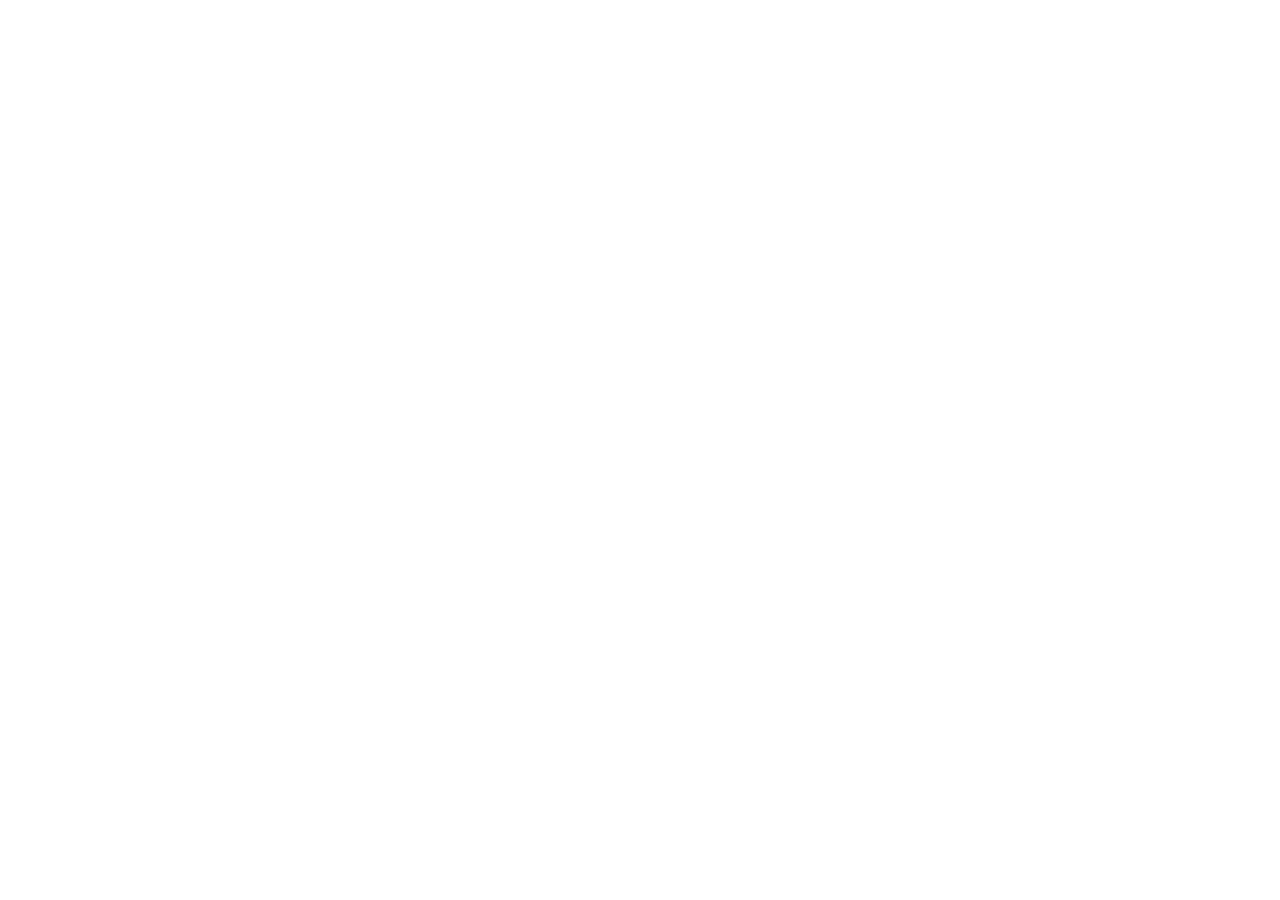
==== index.html @ e0fc664c "feat: iniciar protótipo BiblioPromptos v0.2.0" ====
<!DOCTYPE html>
<html lang="pt-BR">
<head>
<meta charset="utf-8">
<meta name="viewport" content="width=device-width,initial-scale=1,viewport-fit=cover,user-scalable=yes">
<meta name="theme-color" content="#f6f7fa">
<title>BiblioPromptos — Protótipo v0.2.0</title>
<link rel="stylesheet" href="style.css">
</head>
<body><div class="app" id="app"></div><div id="modal"></div><div id="toast"></div><input type="file" id="importfile" accept="application/json,.json" hidden><input type="file" id="themefile" accept="application/json,.json" hidden>
<script src="app.js" defer></script>
</body>
</html>
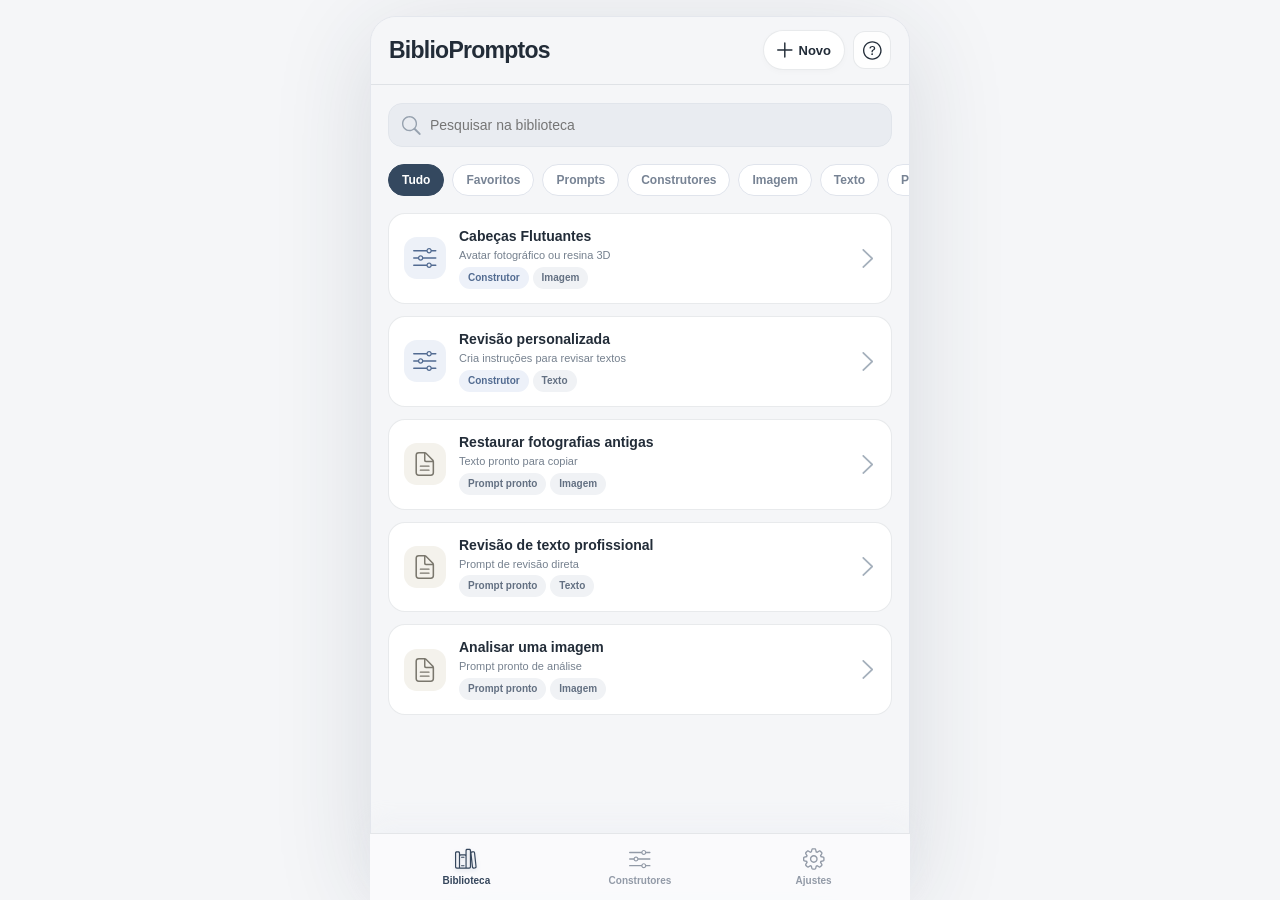
==== commit af1d6020: "feat: miniaturas locais otimizadas, crop e backup ZIP v0.2.1" ====
--- a/index.html
+++ b/index.html
@@ -4,10 +4,10 @@
 <meta charset="utf-8">
 <meta name="viewport" content="width=device-width,initial-scale=1,viewport-fit=cover,user-scalable=yes">
 <meta name="theme-color" content="#f6f7fa">
-<title>BiblioPromptos — Protótipo v0.2.0</title>
+<title>BiblioPromptos — Protótipo v0.2.1</title>
 <link rel="stylesheet" href="style.css">
 </head>
-<body><div class="app" id="app"></div><div id="modal"></div><div id="toast"></div><input type="file" id="importfile" accept="application/json,.json" hidden><input type="file" id="themefile" accept="application/json,.json" hidden>
+<body><div class="app" id="app"></div><div id="modal"></div><div id="toast"></div><input type="file" id="importfile" accept="application/zip,.zip,application/json,.json" hidden><input type="file" id="thumbnailfile" accept="image/*,.heic,.heif" hidden><input type="file" id="themefile" accept="application/json,.json" hidden>
 <script src="app.js" defer></script>
 </body>
 </html>
--- a/style.css
+++ b/style.css
@@ -0,0 +1,29 @@
+:root{--bg:#f5f6f8;--surface:#fff;--surface2:#f4f5f8;--text:#222c38;--muted:#75808e;--line:rgba(45,57,77,.105);--accent:#526b91;--accentLight:#edf1f8;--danger:#E22400;--success:#34C759;--warning:#FFB501;--info:#0189FB;--add:#30BCFF;--shadow:0 9px 34px rgba(37,51,73,.055);--r:20px;--sbot:env(safe-area-inset-bottom, 0px);--stop:env(safe-area-inset-top, 0px)}
+*{box-sizing:border-box}html,body{margin:0;min-height:100%;font-family:-apple-system,BlinkMacSystemFont,"Segoe UI",sans-serif;color:var(--text);background:var(--bg);-webkit-tap-highlight-color:transparent}button,input,textarea,select{font:inherit}button{cursor:pointer;border:0;background:none;color:inherit}button:disabled{opacity:.28;cursor:default}input,textarea,select{width:100%;border:1px solid #dfe3ea;border-radius:13px;padding:12px 13px;outline:none;background:#fff;color:var(--text);font-size:15px;min-height:44px}textarea{min-height:92px;resize:vertical;line-height:1.5}input:focus,textarea:focus,select:focus{border-color:#98a9c8;box-shadow:0 0 0 3px #afc5ef35}input[type=checkbox]{width:20px;height:20px;min-height:0;accent-color:var(--accent)}.app{max-width:540px;margin:auto;min-height:100dvh;position:relative;background:var(--bg)}.top{position:sticky;top:0;z-index:20;background:rgba(247,248,250,.93);-webkit-backdrop-filter:blur(22px);backdrop-filter:blur(22px);border-bottom:1px solid var(--line);padding:calc(11px + var(--stop)) 18px 12px}.toprow{display:flex;align-items:center;gap:10px;min-height:34px}.brand{display:flex;flex-direction:column;flex:1;gap:1px}.brand small{font-size:10px;letter-spacing:1.6px;text-transform:uppercase;color:var(--muted);font-weight:700}.brand strong{font-size:23px;letter-spacing:-.75px;font-weight:750}.top-title{font-weight:720;font-size:17px;letter-spacing:-.3px;flex:1;text-align:center}.back{border-radius:11px;width:36px;height:36px;display:grid;place-items:center;background:#fff;border:1px solid var(--line)}.icon-btn{border-radius:12px;width:38px;height:38px;display:grid;place-items:center;background:rgba(255,255,255,.9);border:1px solid var(--line)}.icon-btn.plain{background:transparent;border:0}.ic{width:var(--icon-size);height:var(--icon-size);flex:none;display:inline-flex;align-items:center;justify-content:center;color:currentColor}.ic svg{display:block;width:100%;height:100%;overflow:visible}.ic.lg{width:24px;height:24px}.ic.sm{width:15px;height:15px}.content{padding:18px 17px calc(130px + var(--sbot));min-height:70dvh}.eyebrow{font-size:10px;letter-spacing:1.2px;text-transform:uppercase;font-weight:750;color:var(--muted)}h1,h2,h3,p{margin:0}h1{font-size:27px;letter-spacing:-1.2px;line-height:1.18}h2{font-size:20px;letter-spacing:-.55px}h3{font-size:16px;letter-spacing:-.3px}.muted{color:var(--muted)}.small{font-size:var(--font-small);line-height:1.48}.body{font-size:var(--font-base);line-height:1.6}.flex{display:flex;align-items:center}.between{justify-content:space-between}.gap4{gap:4px}.gap8{gap:8px}.gap10{gap:10px}.gap12{gap:12px}.stack{display:flex;flex-direction:column;gap:12px}.card{border:1px solid var(--line);border-radius:var(--r);background:var(--surface);box-shadow:var(--shadow);padding:16px}.card.tinted{background:var(--accentLight);border-color:#dfe6f0;box-shadow:none}.card.nopad{padding:0}.soft{background:var(--surface2);border-radius:14px;padding:12px}.section{display:flex;align-items:center;justify-content:space-between;margin:23px 1px 11px}.section:first-child{margin-top:0}.section h2{font-size:17px}.textbtn{font-size:12px;font-weight:680;color:var(--accent);padding:6px}.primary,.secondary,.dangerbtn{display:inline-flex;justify-content:center;align-items:center;gap:9px;min-height:44px;border-radius:14px;padding:11px 17px;font-size:14px;font-weight:720;letter-spacing:-.08px}.primary{background:var(--text);color:#fff}.primary:active{background:#3c495a}.secondary{background:var(--surface2);border:1px solid var(--line);color:var(--text)}.dangerbtn{background:#fff1ee;color:var(--danger)}.full{width:100%}.pill{display:inline-flex;align-items:center;gap:5px;border-radius:999px;background:#f0f2f5;color:#637082;padding:5px 9px;font-size:10px;line-height:1.2;font-weight:650}.pill.kind{background:#edf1f9;color:#526b91}.pill.good{background:#eaf8ee;color:#23894b}.pill.test{background:#fff4d8;color:#927213}.btnrow{display:flex;gap:9px;flex-wrap:wrap}.btnrow>*{flex:1}.hint{padding:12px 13px;border-radius:14px;background:#eff2f7;color:#5a6676;line-height:1.55;font-size:12px}.hint strong{color:#39475c}.row-card{display:flex;align-items:center;gap:13px;padding:14px 15px;min-height:72px;border-radius:17px;border:1px solid var(--line);background:#fff;width:100%;text-align:left}.row-card:active,.pick:active{background:#f2f5f8}.symbol{display:grid;place-items:center;width:42px;height:42px;flex:none;border-radius:13px;background:var(--accentLight);color:var(--accent)}.symbol.paper{background:#f4f2ec;color:#7a776d}.symbol.neutral{background:#f0f2f5;color:#708091}.row-meta{display:flex;flex-direction:column;gap:4px;min-width:0;flex:1}.row-meta strong{font-size:14px;font-weight:720;white-space:nowrap;overflow:hidden;text-overflow:ellipsis}.row-meta small{font-size:11px;color:var(--muted);line-height:1.35}.row-card>.ic{color:#a5b0bc}.tabbar{display:flex;align-items:center;justify-content:space-around;position:fixed;bottom:0;left:50%;transform:translateX(-50%);width:min(100%,540px);background:rgba(250,250,252,.96);border-top:1px solid var(--line);box-shadow:0 -10px 27px #e2e4ee3d;-webkit-backdrop-filter:blur(22px);backdrop-filter:blur(22px);padding:9px 12px calc(9px + var(--sbot));z-index:30}.navitem{min-width:75px;display:flex;align-items:center;flex-direction:column;gap:5px;padding:5px 11px;color:#929aa7;font-weight:700;font-size:10px}.navitem.active{color:#35465c}.navitem.active .ic{filter:drop-shadow(0 2px 2px #526b9133)}.navitem .ic{height:22px;width:22px}.search{display:flex;align-items:center;gap:9px;background:#e9ecf1;border-radius:14px;padding:0 13px;height:44px;border:1px solid #e1e5eb}.search input{min-height:0;background:transparent;border:0;box-shadow:none;padding:0;font-size:14px}.search .ic{color:#97a2af}.chips{display:flex;gap:7px;overflow:auto;padding:4px 0 2px;scrollbar-width:none}.chips::-webkit-scrollbar{display:none}.chip{white-space:nowrap;border:1px solid #e0e4ec;border-radius:99px;background:#fff;padding:8px 13px;font-size:12px;font-weight:670;color:#778394}.chip.active{color:#fff;background:#34485f;border-color:#34485f}.two{display:grid;grid-template-columns:1fr 1fr;gap:11px}.hero{background:linear-gradient(135deg,#f9fbff,#ebeff7);border:1px solid #dfe4ed;border-radius:20px;padding:17px}.hero strong{font-size:15px}.hero p{font-size:12px;line-height:1.6;color:#6c778b;margin:6px 0 13px}.metric{display:flex;gap:7px;align-items:center;margin-top:10px}.detail-head{display:flex;align-items:flex-start;gap:13px;margin:6px 0 14px}.detail-head .symbol{width:49px;height:49px;border-radius:16px}.detail-head h1{font-size:24px}.detail-head p{font-size:13px;color:var(--muted);line-height:1.45;margin-top:6px}.detail-head .textwrap{flex:1}.divider{height:1px;background:var(--line);margin:15px 0}.lab{display:block;font-size:12px;font-weight:700;margin:11px 0 7px}.choice{display:flex;gap:11px;align-items:center;min-height:52px;border:1px solid #e0e4ea;border-radius:14px;padding:11px 13px;font-size:13px;background:#fff;text-align:left;width:100%;line-height:1.35}.choice.active{border-color:#a6b7d0;background:#f0f4fa;box-shadow:inset 0 0 0 1px #a6b7d0}.choice .circle{border:1.5px solid #aab5c2;width:18px;height:18px;border-radius:50%;display:grid;place-items:center;flex:none}.choice.active .circle{border-color:var(--accent)}.choice.active .circle:after{content:"";background:var(--accent);width:10px;height:10px;border-radius:50%}.choice .choice-text{flex:1}.step{background:#fff;border:1px solid var(--line);border-radius:19px;padding:16px;margin-bottom:11px;box-shadow:0 3px 11px #26375207}.step-h{display:flex;align-items:center;gap:10px;margin-bottom:13px}.step-num{border:1px solid #dee4ec;background:#f5f7fa;display:grid;place-items:center;font-size:11px;font-weight:700;border-radius:10px;width:28px;height:28px;color:#728093}.step-h strong{font-size:14px;flex:1}.step-h .ic{color:#8f9aab}.block{margin-top:13px}.block:first-child{margin-top:0}.out{font:12px/1.7 ui-monospace,SFMono-Regular,Menlo,monospace;white-space:pre-wrap;word-break:break-word;background:#f6f7f9;padding:13px;border:1px solid #e6e9ee;border-radius:13px;max-height:250px;overflow:auto}.overlay{position:fixed;z-index:90;inset:0;background:#17202a70;display:flex;align-items:flex-end;justify-content:center;padding:0 0 var(--sbot)}.sheet{width:min(100%,540px);background:#fafbfd;border-radius:26px 26px 0 0;max-height:88dvh;overflow-y:auto;padding:10px 19px 27px;box-shadow:0 -10px 50px #111b2e28}.sheetbar{width:34px;height:4px;border-radius:10px;background:#cbd0d8;margin:2px auto 16px}.sheet h2{font-size:19px;margin-bottom:7px}.sheet p{font-size:12px;color:var(--muted);line-height:1.5;margin-bottom:16px}.pick{display:flex;align-items:center;gap:12px;border:1px solid var(--line);border-radius:16px;padding:13px;background:#fff;width:100%;text-align:left;margin:9px 0}.pick .icon-wrap{display:grid;place-items:center;background:#f0f2f6;border-radius:12px;width:39px;height:39px;flex:none}.pick strong{font-size:13px;display:block}.pick small{display:block;font-size:11px;color:var(--muted);margin-top:4px;line-height:1.4}.pick .ic:last-child{margin-left:auto;color:#98a1ac}.mini-actions{display:flex;gap:6px;align-items:center}.mini-actions button{min-width:30px;height:31px;border:1px solid var(--line);border-radius:9px;display:grid;place-items:center;background:#fff}.editor-item{background:#fff;border-radius:13px;border:1px solid #e2e5eb;margin:8px 0;padding:9px 10px;display:flex;align-items:center;gap:9px;min-height:55px}.editor-item .sub{min-width:0;flex:1}.editor-item .sub strong{display:block;font-size:12px;line-height:1.35}.editor-item .sub small{display:block;color:var(--muted);font-size:10px;margin-top:3px;line-height:1.4}.handle{display:grid;place-items:center;width:29px;min-width:29px;min-height:36px;color:#a8b1bd;touch-action:none;-webkit-user-select:none;user-select:none;-webkit-touch-callout:none;cursor:grab;align-self:stretch;border-radius:8px}.handle:active{background:#e6edf6;cursor:grabbing}.editor-item.dragging,.step-editor.dragging{z-index:100;position:relative;opacity:.75;box-shadow:0 14px 30px #526b9177;border-color:#8ea6cd}.step-editor{border:1px solid #dfe4eb;background:#f8f9fb;border-radius:18px;padding:12px;margin-bottom:11px}.step-editor .namebar{display:flex;align-items:center;gap:7px}.step-editor .namebar strong{font-size:13px;flex:1}.step-editor .step-bod{margin-top:9px}.addline{display:flex;align-items:center;justify-content:center;gap:8px;border:1px dashed #c8d2df;background:#ffffffa0;border-radius:12px;width:100%;padding:11px 12px;font-size:12px;font-weight:680;color:#617794}.editorbar{display:flex;align-items:center;justify-content:space-between;gap:8px;background:#e8edf5;border:1px solid #d9e1ee;padding:10px;border-radius:15px;margin-bottom:14px}.editorbar small{font-size:11px;line-height:1.35;color:#576980}.inputhint{color:#8994a3;font-size:11px;margin-top:5px;line-height:1.45}.switch{width:42px;height:25px;border-radius:50px;display:inline-flex;align-items:center;background:#d8dce3;padding:3px;transition:background .18s;border:0}.switch:after{content:"";width:19px;height:19px;border-radius:50%;background:white;box-shadow:0 2px 5px #0002;transition:transform .18s}.switch.on{background:#748cad}.switch.on:after{transform:translateX(17px)}.setting-row{display:flex;align-items:center;gap:11px;justify-content:space-between;background:#fff;padding:14px;border-bottom:1px solid var(--line);min-height:67px}.setting-row:first-child{border-radius:17px 17px 0 0}.setting-row:last-child{border-bottom:none;border-radius:0 0 17px 17px}.setting-row .srtext{flex:1}.setting-row strong{display:block;font-size:13px}.setting-row small{display:block;font-size:11px;color:var(--muted);line-height:1.45;margin-top:3px}.toggle{border:0}.toast{position:fixed;z-index:140;bottom:calc(90px + var(--sbot));left:50%;transform:translateX(-50%);background:#26303d;color:white;border-radius:14px;padding:11px 15px;font-size:12px;font-weight:600;box-shadow:0 10px 40px #0003;max-width:min(90vw,470px);text-align:center;pointer-events:none}.banner{display:flex;gap:9px;align-items:flex-start;font-size:12px;line-height:1.5;background:#f0f4fa;color:#56677d;padding:12px 13px;border-radius:13px;margin-bottom:14px}.banner .ic{margin-top:1px}.preview-label{display:flex;align-items:center;justify-content:space-between;gap:10px}.preview-label strong{font-size:14px}.sep-label{font-size:11px;color:#9ba5b2;text-transform:uppercase;letter-spacing:1.1px;font-weight:750;margin:18px 2px 9px}.ghostline{border-top:1px solid var(--line);margin:15px 0}.footerhint{padding:17px;text-align:center;font-size:10px;color:#9da8b6;line-height:1.5}.inline{display:inline-flex;gap:6px;align-items:center}.negative{color:var(--danger)!important}.hidden{display:none!important}.tag{background:#edf1f7;color:#617590;border-radius:8px;padding:4px 7px;font-size:10px;font-weight:700}.kbd{font-size:10px;background:#f0f2f5;padding:3px 6px;border-radius:6px}.editor-mode .top{background:#eef2f8}.question-sample{font-size:12px;border:1px dashed #cad4e2;border-radius:12px;padding:11px;background:#f9fbff;color:#64738a}.dragging body{overflow:hidden}@media (min-width:700px){body{padding:16px 0}.app{border-radius:26px;overflow:hidden;box-shadow:0 20px 100px #26304624;border:1px solid #e4e7ed;min-height:calc(100dvh - 32px)}.tabbar{bottom:0}.top{top:0}.content{min-height:calc(100dvh - 250px)}}@media (prefers-reduced-motion: reduce){*{scroll-behavior:auto!important;transition:none!important}}
+/* BiblioPromptos v0.2.0: ajustes aprovados para iPhone */
+:root{--font-base:14px;--font-title:23px;--font-small:12px;--radius-button:14px;--radius-input:13px;--radius-sheet:26px;--button-height:44px;--field-height:44px;--header-min-height:44px;--icon-size:19px;--icon-box:42px;--content-padding:17px;--gap-unit:12px;--glass-opacity:.93;--glass-blur:22px;--card-max-width:540px}
+html,body{overflow-x:hidden}
+.app{max-width:var(--card-max-width)}
+.content{padding-left:var(--content-padding);padding-right:var(--content-padding);font-size:var(--font-base)}
+.top{background:var(--bg);background:color-mix(in srgb,var(--bg) 93%,transparent);backdrop-filter:blur(var(--glass-blur));-webkit-backdrop-filter:blur(var(--glass-blur))}
+.toprow{min-height:var(--header-min-height)}
+.brand{min-width:0}.brand strong{font-size:clamp(17px,5.4vw,var(--font-title));overflow:hidden;text-overflow:ellipsis;white-space:nowrap}
+.ic{width:var(--icon-size);height:var(--icon-size)}
+.symbol{width:var(--icon-box);height:var(--icon-box)}
+.primary,.secondary,.dangerbtn{min-height:var(--button-height);border-radius:var(--radius-button)}
+input,textarea,select{border-radius:var(--radius-input);min-height:var(--field-height)}
+.card{border-radius:var(--r)}.row-card{border-radius:calc(var(--r) - 3px)}
+.new-capsule{display:inline-flex;align-items:center;justify-content:center;gap:6px;min-height:40px;padding:8px 13px;border:1px solid var(--line);border-radius:999px;background:var(--surface);font-size:13px;font-weight:720;line-height:1;white-space:nowrap;box-shadow:0 2px 6px #00000006}.new-capsule .ic{width:16px;height:16px}.new-capsule span{line-height:1}
+.home-content{padding-top:18px}.home-content .search{margin:0}.chip-frame{margin:12px calc(-1 * var(--content-padding)) 0;overflow:visible}.chip-frame .chips{display:flex;gap:8px;overflow-x:auto;overflow-y:hidden;overscroll-behavior-x:contain;-webkit-overflow-scrolling:touch;scrollbar-width:none;padding:5px var(--content-padding) 8px;scroll-padding-inline:var(--content-padding)}.chip-frame .chips:after{content:'';flex:none;width:1px}.chip{flex:none}.library-results{margin-top:9px}
+.tabbar{width:min(100%,var(--card-max-width))}
+.overlay{padding:0!important;align-items:flex-end;inset:0;bottom:0;height:100dvh;overscroll-behavior:contain;touch-action:pan-y}
+.sheet{width:min(100%,var(--card-max-width));max-height:calc(94dvh - var(--stop));border-radius:var(--radius-sheet) var(--radius-sheet) 0 0;padding:12px 18px calc(18px + var(--sbot) + 2px);background:var(--surface);overflow:auto;overscroll-behavior:contain;box-shadow:0 -18px 44px #0a132235}
+.sheetbar{margin:0 auto 10px}.sheet-title-row{display:flex;align-items:center;min-height:48px;margin-bottom:8px}.sheet-title-row h2{font-size:19px;line-height:1.25;margin:0}.sheet p{margin-bottom:14px}
+.pick{gap:12px;padding:13px 14px;min-height:70px;margin:8px 0}.pick .icon-wrap{width:44px;height:44px;flex:0 0 44px;display:flex;justify-content:center;align-items:center;margin:0}.pick .icon-wrap .ic,.pick .icon-wrap .ic.lg{width:23px;height:23px;display:flex;align-items:center;justify-content:center;margin:0}.pick .ic:last-child{margin-left:0;color:currentColor}.pick-text{display:flex;flex:1;flex-direction:column;justify-content:center;min-width:0}.pick strong{font-size:13px}.pick small{font-size:11px}
+body.modal-open{overflow:hidden}
+.settings-link{min-height:65px}.section.compact{margin:16px 0 9px}.settings-note{font-size:11px;line-height:1.5;color:var(--muted);margin-top:18px}
+.tokens-content{padding-top:14px}.tokens-intro{font-size:12px;line-height:1.6;color:var(--muted);margin-bottom:12px}.token-actions{display:flex;gap:8px}.token-actions>*{flex:1;min-width:0}.tokens-live-preview{background:var(--surface);border:1px solid var(--line);border-radius:var(--r);padding:14px;margin-top:14px}.tokens-live-preview>strong{font-size:13px}.tokens-live-preview small{font-size:10px;color:var(--muted)}.tokens-preview-row{display:flex;gap:8px;align-items:center;margin:12px 0;flex-wrap:wrap}.tokens-preview-row input{flex:1;min-width:115px;max-width:190px}.token-sample-card{padding:12px;background:var(--surface2);border:1px solid var(--line);border-radius:var(--r);font-size:var(--font-small)}
+.tokens-group{margin-top:22px}.tokens-group h2{font-size:15px;margin-bottom:9px}.token-grid{display:grid;grid-template-columns:1fr;gap:9px}.token-card{background:var(--surface);border:1px solid var(--line);border-radius:calc(var(--r) - 4px);padding:11px}.token-top{display:flex;align-items:center;gap:10px;margin-bottom:9px}.token-preview{width:44px;height:42px;flex:none;display:grid;place-items:center;overflow:hidden}.token-color{width:30px;height:30px;border:1px solid var(--line);border-radius:8px}.token-name{min-width:0;flex:1}.token-name strong{font-size:12px;display:block;overflow-wrap:anywhere}.token-name small{font-size:10px;color:var(--muted);display:block;margin-top:2px}.token-mini{width:34px;height:34px;border-radius:10px;border:1px solid var(--line);display:grid;place-items:center;color:var(--muted)}.token-input{width:100%;min-height:40px;font-size:13px;font-family:ui-monospace,Menlo,monospace}.token-note{display:block;margin-top:5px;color:var(--muted);font-size:10px}.token-type-preview{font-weight:700}.token-radius-preview{width:29px;height:29px;border:2px solid var(--accent);background:var(--accentLight)}.token-shadow-preview{width:26px;height:26px;border-radius:7px;background:var(--surface2)}.token-dim-preview{width:27px;min-height:5px;border-radius:4px;background:var(--accent);display:block}.token-generic-preview{color:var(--accent)}.token-create{margin-top:23px}.token-create h2{font-size:15px;margin-bottom:8px}.token-create .secondary{margin-top:13px}
+@media(max-width:360px){.top{padding-left:12px;padding-right:12px}.toprow{gap:6px}.brand strong{font-size:17px}.new-capsule{padding:8px 11px;min-height:36px;font-size:12px}.icon-btn{width:36px;height:36px}.token-grid{grid-template-columns:1fr}}
+@media(prefers-reduced-motion:reduce){.editor-item,.step-editor{transition:none!important}}
+
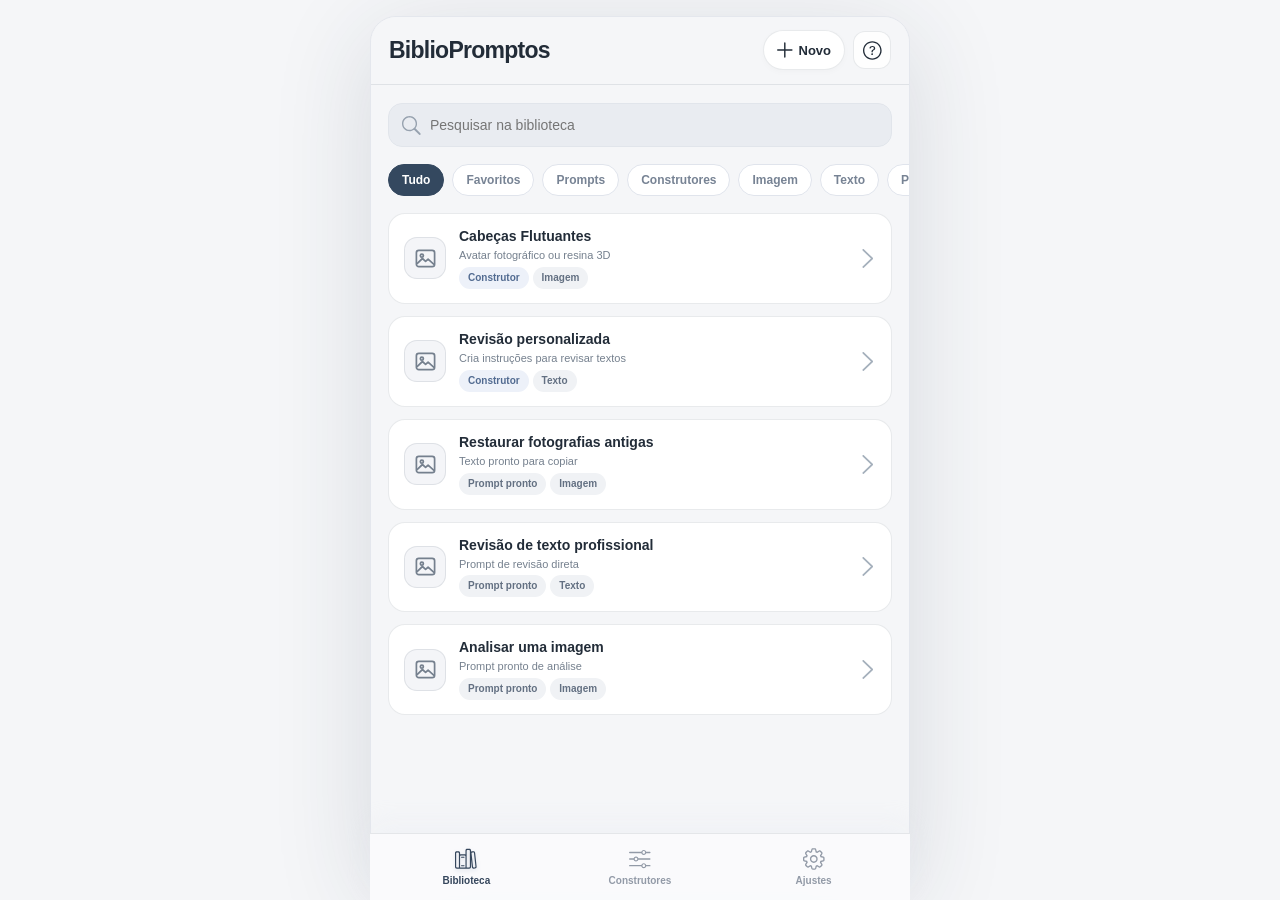
==== commit 87a92543: "style: cabeçalhos compactos, miniaturas 30% maiores e alfa preservado (v0.2.2)" ====
--- a/index.html
+++ b/index.html
@@ -4,7 +4,7 @@
 <meta charset="utf-8">
 <meta name="viewport" content="width=device-width,initial-scale=1,viewport-fit=cover,user-scalable=yes">
 <meta name="theme-color" content="#f6f7fa">
-<title>BiblioPromptos — Protótipo v0.2.1</title>
+<title>BiblioPromptos — Protótipo v0.2.2</title>
 <link rel="stylesheet" href="style.css">
 </head>
 <body><div class="app" id="app"></div><div id="modal"></div><div id="toast"></div><input type="file" id="importfile" accept="application/zip,.zip,application/json,.json" hidden><input type="file" id="thumbnailfile" accept="image/*,.heic,.heif" hidden><input type="file" id="themefile" accept="application/json,.json" hidden>
--- a/style.css
+++ b/style.css
@@ -27,3 +27,18 @@
 @media(max-width:360px){.top{padding-left:12px;padding-right:12px}.toprow{gap:6px}.brand strong{font-size:17px}.new-capsule{padding:8px 11px;min-height:36px;font-size:12px}.icon-btn{width:36px;height:36px}.token-grid{grid-template-columns:1fr}}
 @media(prefers-reduced-motion:reduce){.editor-item,.step-editor{transition:none!important}}
 
+
+/* Miniaturas 0.2.1 — sem alterar os estilos de handles e Pointer Events */
+.media-thumb{display:inline-flex;align-items:center;justify-content:center;flex:0 0 var(--icon-box);width:var(--icon-box);height:var(--icon-box);background:var(--surface2);color:var(--muted);border:1px solid var(--line);overflow:hidden;border-radius:13px}
+.media-thumb .ic{width:23px;height:23px;display:inline-flex;align-items:center;justify-content:center}.media-thumb .ic svg{width:100%;height:100%}
+.media-thumb img{width:100%;height:100%;display:block;object-fit:cover;image-rendering:auto;user-select:none;-webkit-user-select:none}
+.media-thumb-large{width:70px;height:70px;flex-basis:70px;border-radius:15px}
+.media-thumb-large .ic{width:30px;height:30px}
+.thumb-controls{padding:14px;margin-bottom:14px}.thumb-controls-head{display:flex;justify-content:space-between;align-items:center;gap:8px;flex-wrap:wrap;margin-bottom:12px}.thumb-controls-head strong{font-size:13px}
+.thumb-controls-row{display:flex;align-items:center;gap:12px}.thumb-controls-buttons{display:flex;flex-direction:column;align-items:flex-start;gap:7px;min-width:0;flex:1}
+.thumb-controls-buttons .secondary{font-size:12px;padding:9px 13px;min-height:38px}.thumb-controls-buttons small{color:var(--muted);font-size:10px;line-height:1.5}
+.thumb-remove{font-size:12px;color:var(--danger);text-decoration:underline;text-underline-offset:3px;min-height:35px;padding:7px 0}
+.crop-preview-wrap{width:min(80vw,250px);aspect-ratio:1;margin:9px auto 14px;border-radius:17px;overflow:hidden;background:var(--surface2);border:1px solid var(--line)}
+.crop-preview-wrap img{width:100%;height:100%;object-fit:cover;object-position:50% 50%;display:block}
+.crop-fields{display:grid;gap:6px;margin-bottom:18px}.crop-fields label{font-size:12px;font-weight:600;margin-top:6px}.crop-fields input{width:100%;accent-color:var(--accent);min-height:30px}
+.crop-actions{display:flex;gap:8px}.crop-actions button{flex:1;min-height:46px}
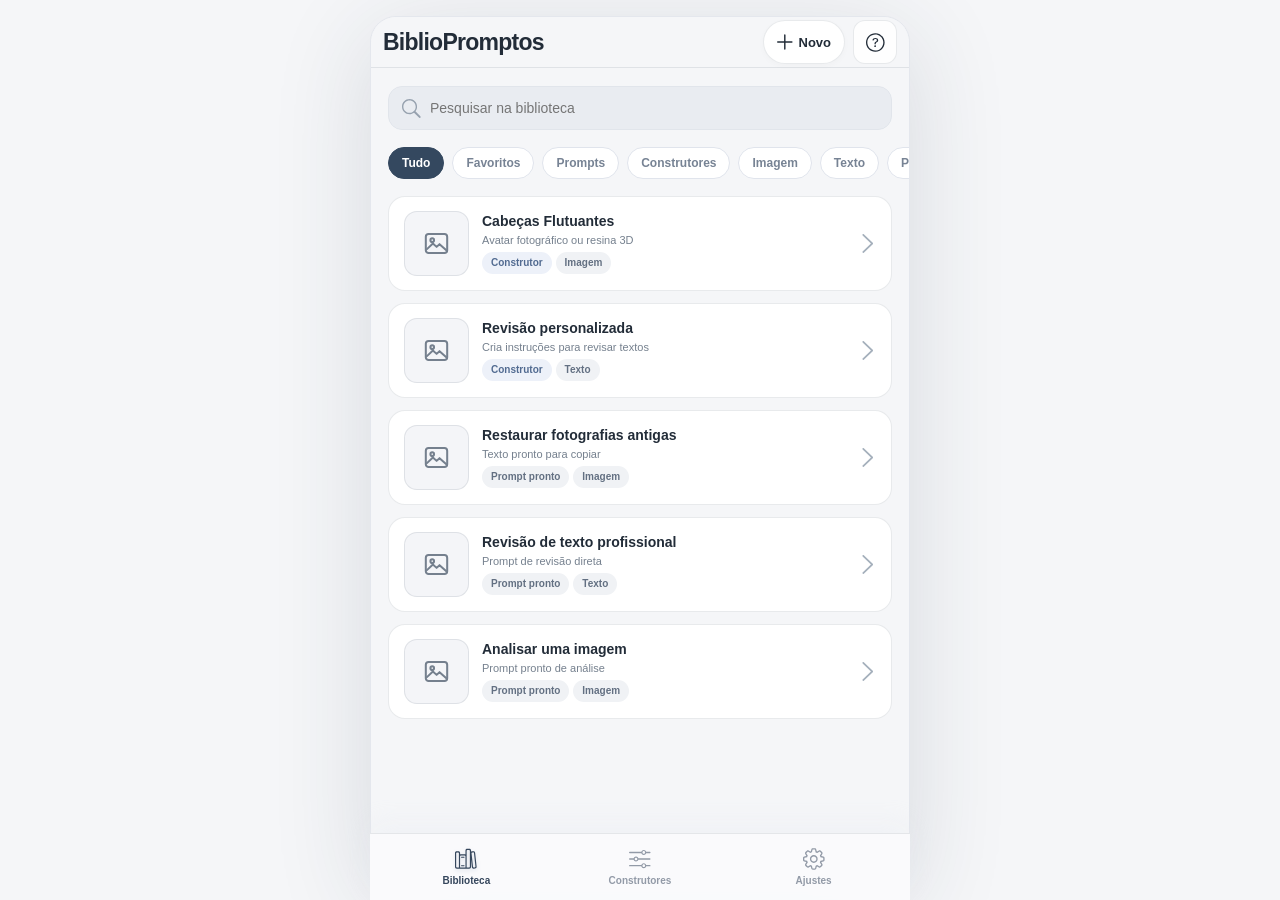
==== commit 2861ce08: "style: miniatura 65px e titulo imagem de exemplo centralizado (v0.2.3)" ====
--- a/index.html
+++ b/index.html
@@ -4,7 +4,7 @@
 <meta charset="utf-8">
 <meta name="viewport" content="width=device-width,initial-scale=1,viewport-fit=cover,user-scalable=yes">
 <meta name="theme-color" content="#f6f7fa">
-<title>BiblioPromptos — Protótipo v0.2.2</title>
+<title>BiblioPromptos — Protótipo v0.2.3</title>
 <link rel="stylesheet" href="style.css">
 </head>
 <body><div class="app" id="app"></div><div id="modal"></div><div id="toast"></div><input type="file" id="importfile" accept="application/zip,.zip,application/json,.json" hidden><input type="file" id="thumbnailfile" accept="image/*,.heic,.heif" hidden><input type="file" id="themefile" accept="application/json,.json" hidden>
--- a/style.css
+++ b/style.css
@@ -1,7 +1,7 @@
 :root{--bg:#f5f6f8;--surface:#fff;--surface2:#f4f5f8;--text:#222c38;--muted:#75808e;--line:rgba(45,57,77,.105);--accent:#526b91;--accentLight:#edf1f8;--danger:#E22400;--success:#34C759;--warning:#FFB501;--info:#0189FB;--add:#30BCFF;--shadow:0 9px 34px rgba(37,51,73,.055);--r:20px;--sbot:env(safe-area-inset-bottom, 0px);--stop:env(safe-area-inset-top, 0px)}
 *{box-sizing:border-box}html,body{margin:0;min-height:100%;font-family:-apple-system,BlinkMacSystemFont,"Segoe UI",sans-serif;color:var(--text);background:var(--bg);-webkit-tap-highlight-color:transparent}button,input,textarea,select{font:inherit}button{cursor:pointer;border:0;background:none;color:inherit}button:disabled{opacity:.28;cursor:default}input,textarea,select{width:100%;border:1px solid #dfe3ea;border-radius:13px;padding:12px 13px;outline:none;background:#fff;color:var(--text);font-size:15px;min-height:44px}textarea{min-height:92px;resize:vertical;line-height:1.5}input:focus,textarea:focus,select:focus{border-color:#98a9c8;box-shadow:0 0 0 3px #afc5ef35}input[type=checkbox]{width:20px;height:20px;min-height:0;accent-color:var(--accent)}.app{max-width:540px;margin:auto;min-height:100dvh;position:relative;background:var(--bg)}.top{position:sticky;top:0;z-index:20;background:rgba(247,248,250,.93);-webkit-backdrop-filter:blur(22px);backdrop-filter:blur(22px);border-bottom:1px solid var(--line);padding:calc(11px + var(--stop)) 18px 12px}.toprow{display:flex;align-items:center;gap:10px;min-height:34px}.brand{display:flex;flex-direction:column;flex:1;gap:1px}.brand small{font-size:10px;letter-spacing:1.6px;text-transform:uppercase;color:var(--muted);font-weight:700}.brand strong{font-size:23px;letter-spacing:-.75px;font-weight:750}.top-title{font-weight:720;font-size:17px;letter-spacing:-.3px;flex:1;text-align:center}.back{border-radius:11px;width:36px;height:36px;display:grid;place-items:center;background:#fff;border:1px solid var(--line)}.icon-btn{border-radius:12px;width:38px;height:38px;display:grid;place-items:center;background:rgba(255,255,255,.9);border:1px solid var(--line)}.icon-btn.plain{background:transparent;border:0}.ic{width:var(--icon-size);height:var(--icon-size);flex:none;display:inline-flex;align-items:center;justify-content:center;color:currentColor}.ic svg{display:block;width:100%;height:100%;overflow:visible}.ic.lg{width:24px;height:24px}.ic.sm{width:15px;height:15px}.content{padding:18px 17px calc(130px + var(--sbot));min-height:70dvh}.eyebrow{font-size:10px;letter-spacing:1.2px;text-transform:uppercase;font-weight:750;color:var(--muted)}h1,h2,h3,p{margin:0}h1{font-size:27px;letter-spacing:-1.2px;line-height:1.18}h2{font-size:20px;letter-spacing:-.55px}h3{font-size:16px;letter-spacing:-.3px}.muted{color:var(--muted)}.small{font-size:var(--font-small);line-height:1.48}.body{font-size:var(--font-base);line-height:1.6}.flex{display:flex;align-items:center}.between{justify-content:space-between}.gap4{gap:4px}.gap8{gap:8px}.gap10{gap:10px}.gap12{gap:12px}.stack{display:flex;flex-direction:column;gap:12px}.card{border:1px solid var(--line);border-radius:var(--r);background:var(--surface);box-shadow:var(--shadow);padding:16px}.card.tinted{background:var(--accentLight);border-color:#dfe6f0;box-shadow:none}.card.nopad{padding:0}.soft{background:var(--surface2);border-radius:14px;padding:12px}.section{display:flex;align-items:center;justify-content:space-between;margin:23px 1px 11px}.section:first-child{margin-top:0}.section h2{font-size:17px}.textbtn{font-size:12px;font-weight:680;color:var(--accent);padding:6px}.primary,.secondary,.dangerbtn{display:inline-flex;justify-content:center;align-items:center;gap:9px;min-height:44px;border-radius:14px;padding:11px 17px;font-size:14px;font-weight:720;letter-spacing:-.08px}.primary{background:var(--text);color:#fff}.primary:active{background:#3c495a}.secondary{background:var(--surface2);border:1px solid var(--line);color:var(--text)}.dangerbtn{background:#fff1ee;color:var(--danger)}.full{width:100%}.pill{display:inline-flex;align-items:center;gap:5px;border-radius:999px;background:#f0f2f5;color:#637082;padding:5px 9px;font-size:10px;line-height:1.2;font-weight:650}.pill.kind{background:#edf1f9;color:#526b91}.pill.good{background:#eaf8ee;color:#23894b}.pill.test{background:#fff4d8;color:#927213}.btnrow{display:flex;gap:9px;flex-wrap:wrap}.btnrow>*{flex:1}.hint{padding:12px 13px;border-radius:14px;background:#eff2f7;color:#5a6676;line-height:1.55;font-size:12px}.hint strong{color:#39475c}.row-card{display:flex;align-items:center;gap:13px;padding:14px 15px;min-height:72px;border-radius:17px;border:1px solid var(--line);background:#fff;width:100%;text-align:left}.row-card:active,.pick:active{background:#f2f5f8}.symbol{display:grid;place-items:center;width:42px;height:42px;flex:none;border-radius:13px;background:var(--accentLight);color:var(--accent)}.symbol.paper{background:#f4f2ec;color:#7a776d}.symbol.neutral{background:#f0f2f5;color:#708091}.row-meta{display:flex;flex-direction:column;gap:4px;min-width:0;flex:1}.row-meta strong{font-size:14px;font-weight:720;white-space:nowrap;overflow:hidden;text-overflow:ellipsis}.row-meta small{font-size:11px;color:var(--muted);line-height:1.35}.row-card>.ic{color:#a5b0bc}.tabbar{display:flex;align-items:center;justify-content:space-around;position:fixed;bottom:0;left:50%;transform:translateX(-50%);width:min(100%,540px);background:rgba(250,250,252,.96);border-top:1px solid var(--line);box-shadow:0 -10px 27px #e2e4ee3d;-webkit-backdrop-filter:blur(22px);backdrop-filter:blur(22px);padding:9px 12px calc(9px + var(--sbot));z-index:30}.navitem{min-width:75px;display:flex;align-items:center;flex-direction:column;gap:5px;padding:5px 11px;color:#929aa7;font-weight:700;font-size:10px}.navitem.active{color:#35465c}.navitem.active .ic{filter:drop-shadow(0 2px 2px #526b9133)}.navitem .ic{height:22px;width:22px}.search{display:flex;align-items:center;gap:9px;background:#e9ecf1;border-radius:14px;padding:0 13px;height:44px;border:1px solid #e1e5eb}.search input{min-height:0;background:transparent;border:0;box-shadow:none;padding:0;font-size:14px}.search .ic{color:#97a2af}.chips{display:flex;gap:7px;overflow:auto;padding:4px 0 2px;scrollbar-width:none}.chips::-webkit-scrollbar{display:none}.chip{white-space:nowrap;border:1px solid #e0e4ec;border-radius:99px;background:#fff;padding:8px 13px;font-size:12px;font-weight:670;color:#778394}.chip.active{color:#fff;background:#34485f;border-color:#34485f}.two{display:grid;grid-template-columns:1fr 1fr;gap:11px}.hero{background:linear-gradient(135deg,#f9fbff,#ebeff7);border:1px solid #dfe4ed;border-radius:20px;padding:17px}.hero strong{font-size:15px}.hero p{font-size:12px;line-height:1.6;color:#6c778b;margin:6px 0 13px}.metric{display:flex;gap:7px;align-items:center;margin-top:10px}.detail-head{display:flex;align-items:flex-start;gap:13px;margin:6px 0 14px}.detail-head .symbol{width:49px;height:49px;border-radius:16px}.detail-head h1{font-size:24px}.detail-head p{font-size:13px;color:var(--muted);line-height:1.45;margin-top:6px}.detail-head .textwrap{flex:1}.divider{height:1px;background:var(--line);margin:15px 0}.lab{display:block;font-size:12px;font-weight:700;margin:11px 0 7px}.choice{display:flex;gap:11px;align-items:center;min-height:52px;border:1px solid #e0e4ea;border-radius:14px;padding:11px 13px;font-size:13px;background:#fff;text-align:left;width:100%;line-height:1.35}.choice.active{border-color:#a6b7d0;background:#f0f4fa;box-shadow:inset 0 0 0 1px #a6b7d0}.choice .circle{border:1.5px solid #aab5c2;width:18px;height:18px;border-radius:50%;display:grid;place-items:center;flex:none}.choice.active .circle{border-color:var(--accent)}.choice.active .circle:after{content:"";background:var(--accent);width:10px;height:10px;border-radius:50%}.choice .choice-text{flex:1}.step{background:#fff;border:1px solid var(--line);border-radius:19px;padding:16px;margin-bottom:11px;box-shadow:0 3px 11px #26375207}.step-h{display:flex;align-items:center;gap:10px;margin-bottom:13px}.step-num{border:1px solid #dee4ec;background:#f5f7fa;display:grid;place-items:center;font-size:11px;font-weight:700;border-radius:10px;width:28px;height:28px;color:#728093}.step-h strong{font-size:14px;flex:1}.step-h .ic{color:#8f9aab}.block{margin-top:13px}.block:first-child{margin-top:0}.out{font:12px/1.7 ui-monospace,SFMono-Regular,Menlo,monospace;white-space:pre-wrap;word-break:break-word;background:#f6f7f9;padding:13px;border:1px solid #e6e9ee;border-radius:13px;max-height:250px;overflow:auto}.overlay{position:fixed;z-index:90;inset:0;background:#17202a70;display:flex;align-items:flex-end;justify-content:center;padding:0 0 var(--sbot)}.sheet{width:min(100%,540px);background:#fafbfd;border-radius:26px 26px 0 0;max-height:88dvh;overflow-y:auto;padding:10px 19px 27px;box-shadow:0 -10px 50px #111b2e28}.sheetbar{width:34px;height:4px;border-radius:10px;background:#cbd0d8;margin:2px auto 16px}.sheet h2{font-size:19px;margin-bottom:7px}.sheet p{font-size:12px;color:var(--muted);line-height:1.5;margin-bottom:16px}.pick{display:flex;align-items:center;gap:12px;border:1px solid var(--line);border-radius:16px;padding:13px;background:#fff;width:100%;text-align:left;margin:9px 0}.pick .icon-wrap{display:grid;place-items:center;background:#f0f2f6;border-radius:12px;width:39px;height:39px;flex:none}.pick strong{font-size:13px;display:block}.pick small{display:block;font-size:11px;color:var(--muted);margin-top:4px;line-height:1.4}.pick .ic:last-child{margin-left:auto;color:#98a1ac}.mini-actions{display:flex;gap:6px;align-items:center}.mini-actions button{min-width:30px;height:31px;border:1px solid var(--line);border-radius:9px;display:grid;place-items:center;background:#fff}.editor-item{background:#fff;border-radius:13px;border:1px solid #e2e5eb;margin:8px 0;padding:9px 10px;display:flex;align-items:center;gap:9px;min-height:55px}.editor-item .sub{min-width:0;flex:1}.editor-item .sub strong{display:block;font-size:12px;line-height:1.35}.editor-item .sub small{display:block;color:var(--muted);font-size:10px;margin-top:3px;line-height:1.4}.handle{display:grid;place-items:center;width:29px;min-width:29px;min-height:36px;color:#a8b1bd;touch-action:none;-webkit-user-select:none;user-select:none;-webkit-touch-callout:none;cursor:grab;align-self:stretch;border-radius:8px}.handle:active{background:#e6edf6;cursor:grabbing}.editor-item.dragging,.step-editor.dragging{z-index:100;position:relative;opacity:.75;box-shadow:0 14px 30px #526b9177;border-color:#8ea6cd}.step-editor{border:1px solid #dfe4eb;background:#f8f9fb;border-radius:18px;padding:12px;margin-bottom:11px}.step-editor .namebar{display:flex;align-items:center;gap:7px}.step-editor .namebar strong{font-size:13px;flex:1}.step-editor .step-bod{margin-top:9px}.addline{display:flex;align-items:center;justify-content:center;gap:8px;border:1px dashed #c8d2df;background:#ffffffa0;border-radius:12px;width:100%;padding:11px 12px;font-size:12px;font-weight:680;color:#617794}.editorbar{display:flex;align-items:center;justify-content:space-between;gap:8px;background:#e8edf5;border:1px solid #d9e1ee;padding:10px;border-radius:15px;margin-bottom:14px}.editorbar small{font-size:11px;line-height:1.35;color:#576980}.inputhint{color:#8994a3;font-size:11px;margin-top:5px;line-height:1.45}.switch{width:42px;height:25px;border-radius:50px;display:inline-flex;align-items:center;background:#d8dce3;padding:3px;transition:background .18s;border:0}.switch:after{content:"";width:19px;height:19px;border-radius:50%;background:white;box-shadow:0 2px 5px #0002;transition:transform .18s}.switch.on{background:#748cad}.switch.on:after{transform:translateX(17px)}.setting-row{display:flex;align-items:center;gap:11px;justify-content:space-between;background:#fff;padding:14px;border-bottom:1px solid var(--line);min-height:67px}.setting-row:first-child{border-radius:17px 17px 0 0}.setting-row:last-child{border-bottom:none;border-radius:0 0 17px 17px}.setting-row .srtext{flex:1}.setting-row strong{display:block;font-size:13px}.setting-row small{display:block;font-size:11px;color:var(--muted);line-height:1.45;margin-top:3px}.toggle{border:0}.toast{position:fixed;z-index:140;bottom:calc(90px + var(--sbot));left:50%;transform:translateX(-50%);background:#26303d;color:white;border-radius:14px;padding:11px 15px;font-size:12px;font-weight:600;box-shadow:0 10px 40px #0003;max-width:min(90vw,470px);text-align:center;pointer-events:none}.banner{display:flex;gap:9px;align-items:flex-start;font-size:12px;line-height:1.5;background:#f0f4fa;color:#56677d;padding:12px 13px;border-radius:13px;margin-bottom:14px}.banner .ic{margin-top:1px}.preview-label{display:flex;align-items:center;justify-content:space-between;gap:10px}.preview-label strong{font-size:14px}.sep-label{font-size:11px;color:#9ba5b2;text-transform:uppercase;letter-spacing:1.1px;font-weight:750;margin:18px 2px 9px}.ghostline{border-top:1px solid var(--line);margin:15px 0}.footerhint{padding:17px;text-align:center;font-size:10px;color:#9da8b6;line-height:1.5}.inline{display:inline-flex;gap:6px;align-items:center}.negative{color:var(--danger)!important}.hidden{display:none!important}.tag{background:#edf1f7;color:#617590;border-radius:8px;padding:4px 7px;font-size:10px;font-weight:700}.kbd{font-size:10px;background:#f0f2f5;padding:3px 6px;border-radius:6px}.editor-mode .top{background:#eef2f8}.question-sample{font-size:12px;border:1px dashed #cad4e2;border-radius:12px;padding:11px;background:#f9fbff;color:#64738a}.dragging body{overflow:hidden}@media (min-width:700px){body{padding:16px 0}.app{border-radius:26px;overflow:hidden;box-shadow:0 20px 100px #26304624;border:1px solid #e4e7ed;min-height:calc(100dvh - 32px)}.tabbar{bottom:0}.top{top:0}.content{min-height:calc(100dvh - 250px)}}@media (prefers-reduced-motion: reduce){*{scroll-behavior:auto!important;transition:none!important}}
 /* BiblioPromptos v0.2.0: ajustes aprovados para iPhone */
-:root{--font-base:14px;--font-title:23px;--font-small:12px;--radius-button:14px;--radius-input:13px;--radius-sheet:26px;--button-height:44px;--field-height:44px;--header-min-height:44px;--icon-size:19px;--icon-box:42px;--content-padding:17px;--gap-unit:12px;--glass-opacity:.93;--glass-blur:22px;--card-max-width:540px}
+:root{--font-base:14px;--font-title:23px;--font-small:12px;--radius-button:14px;--radius-input:13px;--radius-sheet:26px;--button-height:44px;--field-height:44px;--header-min-height:50px;--thumb-list-size:65px;--thumb-detail-size:91px;--icon-size:19px;--icon-box:42px;--content-padding:17px;--gap-unit:12px;--glass-opacity:.93;--glass-blur:22px;--card-max-width:540px}
 html,body{overflow-x:hidden}
 .app{max-width:var(--card-max-width)}
 .content{padding-left:var(--content-padding);padding-right:var(--content-padding);font-size:var(--font-base)}
@@ -42,3 +42,45 @@
 .crop-preview-wrap img{width:100%;height:100%;object-fit:cover;object-position:50% 50%;display:block}
 .crop-fields{display:grid;gap:6px;margin-bottom:18px}.crop-fields label{font-size:12px;font-weight:600;margin-top:6px}.crop-fields input{width:100%;accent-color:var(--accent);min-height:30px}
 .crop-actions{display:flex;gap:8px}.crop-actions button{flex:1;min-height:46px}
+
+
+/* BiblioPromptosAPP V0.2.2 — alinhamentos e miniaturas solicitados no iPhone.
+   A altura visual do cabeçalho cai de 67px para 50px (~25%), preservando safe area.
+   O mesmo token governa a Home, o uso do construtor, prompts, editores e Ajustes. */
+.top{padding:var(--stop) 12px 0}
+.toprow{height:var(--header-min-height);min-height:var(--header-min-height);align-items:center;gap:9px}
+.toprow>.flex,.toprow>.brand{align-self:center;align-items:center}
+.toprow>.brand{align-items:stretch;justify-content:center}
+.toprow .top-title{align-self:center;line-height:1.1;margin:0}
+.top .back,.top .icon-btn{width:44px;height:44px;min-width:44px;min-height:44px;display:grid;place-items:center;align-self:center}
+.top .new-capsule{min-height:44px;align-self:center}
+/* A foto do cabeçalho duplicava a miniatura do cartão abaixo. */
+.detail-head{align-items:center;min-height:0;margin:12px 0 14px}
+.detail-head .textwrap{width:100%;min-width:0;display:flex;flex-direction:column;justify-content:center}
+/* Biblioteca: miniatura 42px -> 55px (31% maior). Cartão detalhado: 70px -> 91px (30% maior). */
+.media-thumb{flex:0 0 var(--thumb-list-size);width:var(--thumb-list-size);height:var(--thumb-list-size)}
+.media-thumb-large{flex-basis:var(--thumb-detail-size);width:var(--thumb-detail-size);height:var(--thumb-detail-size)}
+.media-thumb>.ic{width:27px;height:27px}
+.media-thumb-large>.ic{width:38px;height:38px}
+/* Imagens com pixels transparentes: nenhuma borda nem fundo opaco; alpha da imagem intacto. */
+.media-thumb.thumb-transparent{background:transparent;border-color:transparent;box-shadow:none}
+.media-thumb.thumb-transparent img{object-fit:contain}
+.thumb-controls-head{display:flex;width:100%;justify-content:center;align-items:center;text-align:center;min-height:26px;margin:0 auto 12px}.thumb-controls-head strong{display:block;width:100%;text-align:center}
+.thumb-controls-head strong{font-size:15px;line-height:1.35;font-weight:760}
+.thumb-controls-row{align-items:center;gap:13px}
+.thumb-controls-buttons{justify-content:center}
+/* Título da área das perguntas centralizado no espaço útil. */
+.answer-bar{display:flex;position:relative;justify-content:center;align-items:center;min-height:48px;margin:14px 2px 13px}
+.answer-bar h2{margin:0;font-size:16px;line-height:1.3;font-weight:800;text-align:center;letter-spacing:-.25px}
+.answer-bar .textbtn{position:absolute;right:0;top:50%;transform:translateY(-50%);white-space:nowrap}
+@media (max-width:420px){
+ .answer-bar{display:flex;flex-direction:column;gap:6px;min-height:60px}
+ .answer-bar .textbtn{position:static;transform:none;align-self:flex-end}
+}
+@media (max-width:360px){
+ .top{padding-left:9px;padding-right:9px}
+ .toprow{gap:5px}
+ .top .back,.top .icon-btn{width:40px;height:44px;min-width:40px}
+ .top .new-capsule{padding-inline:9px}
+ .thumb-controls-row{gap:9px}
+}
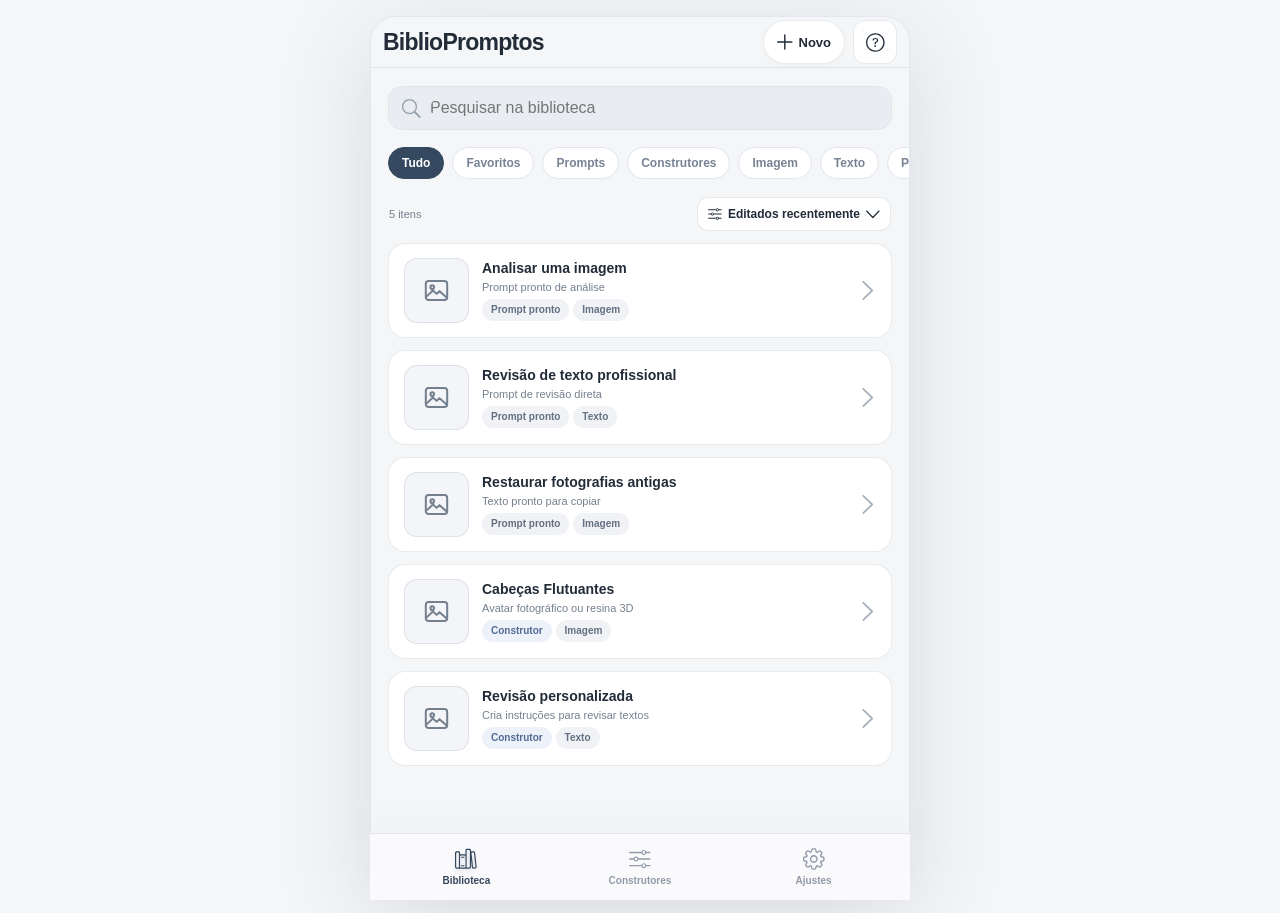
==== commit eaeeda39: "feat: ordenação personalizável e correção de zoom iOS (v0.2.6)" ====
--- a/index.html
+++ b/index.html
@@ -4,7 +4,7 @@
 <meta charset="utf-8">
 <meta name="viewport" content="width=device-width,initial-scale=1,viewport-fit=cover,user-scalable=yes">
 <meta name="theme-color" content="#f6f7fa">
-<title>BiblioPromptos — Protótipo v0.2.3</title>
+<title>BiblioPromptos — Protótipo v0.2.6</title>
 <link rel="stylesheet" href="style.css">
 </head>
 <body><div class="app" id="app"></div><div id="modal"></div><div id="toast"></div><input type="file" id="importfile" accept="application/zip,.zip,application/json,.json" hidden><input type="file" id="thumbnailfile" accept="image/*,.heic,.heif" hidden><input type="file" id="themefile" accept="application/json,.json" hidden>
--- a/style.css
+++ b/style.css
@@ -84,3 +84,21 @@
  .top .new-capsule{padding-inline:9px}
  .thumb-controls-row{gap:9px}
 }
+
+/* V0.2.4: centralizar o conjunto e também título, descrição e etiquetas. */
+.detail-head{justify-content:center}
+.detail-head .textwrap{flex:0 1 auto;width:100%;max-width:100%;margin-inline:auto;align-items:center;text-align:center}
+.detail-head .textwrap h1,.detail-head .textwrap p{max-width:100%;text-align:center}
+.detail-head .metric{width:100%;justify-content:center;flex-wrap:wrap}
+
+/* BiblioPromptos v0.2.6: ordenação e correção de zoom no Safari iOS.
+   Campos com menos de 16px podem provocar zoom involuntário no foco.
+   O zoom manual de acessibilidade permanece permitido. */
+input:not([type="checkbox"]):not([type="radio"]):not([type="range"]):not([type="color"]),textarea,select{font-size:16px!important}
+html,body{max-width:100%;overflow-x:hidden;overflow-x:clip;overscroll-behavior-x:none;-webkit-text-size-adjust:100%}
+.app{width:100%;max-width:var(--card-max-width);overflow-x:clip}
+.sort-toolbar{display:flex;justify-content:space-between;align-items:center;gap:10px;margin:10px 1px 12px;min-height:32px}
+.sort-count{font-size:11px;color:var(--muted);white-space:nowrap}
+.sort-trigger{display:inline-flex;align-items:center;justify-content:center;gap:6px;min-height:34px;max-width:80%;padding:7px 10px;border-radius:11px;border:1px solid var(--line);background:var(--surface);font-weight:650;font-size:12px;color:var(--text);white-space:nowrap}
+.sort-trigger .ic{width:14px;height:14px}
+.sort-trigger span{white-space:nowrap;overflow:hidden;text-overflow:ellipsis}
